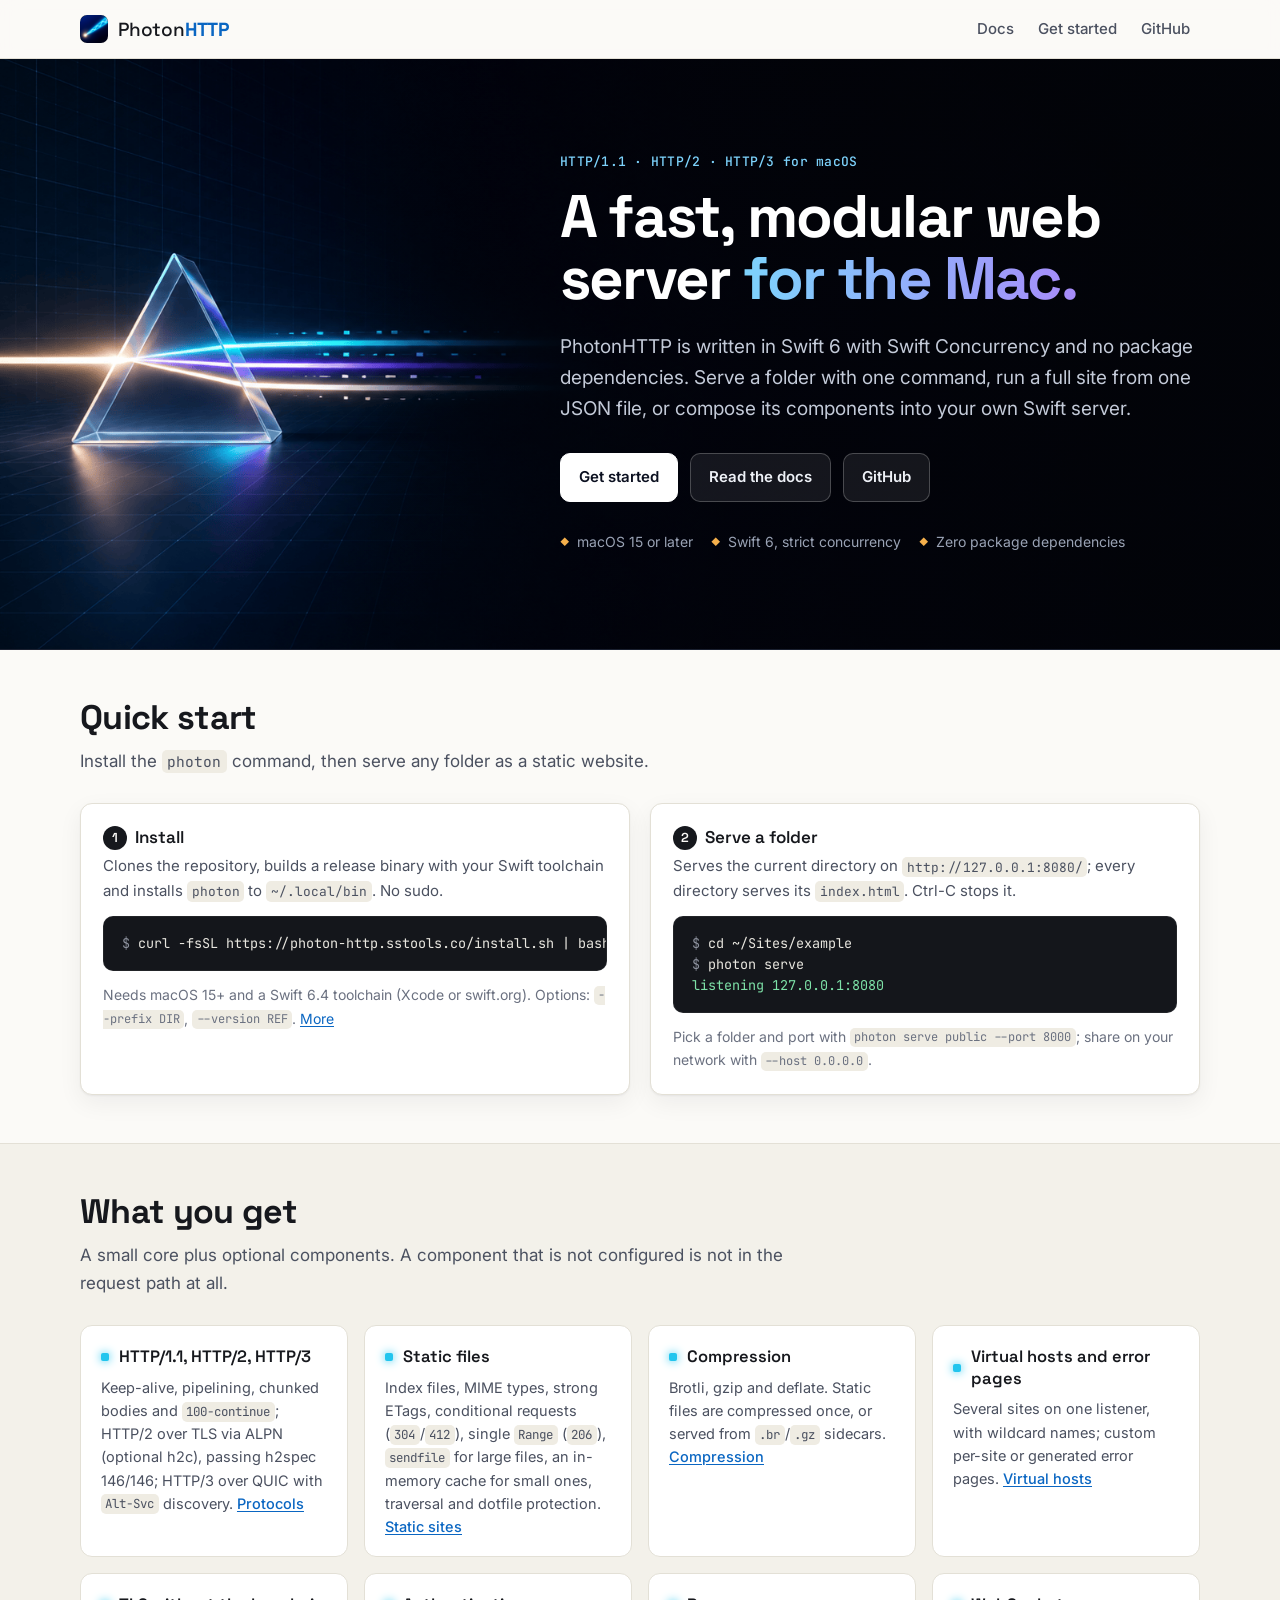
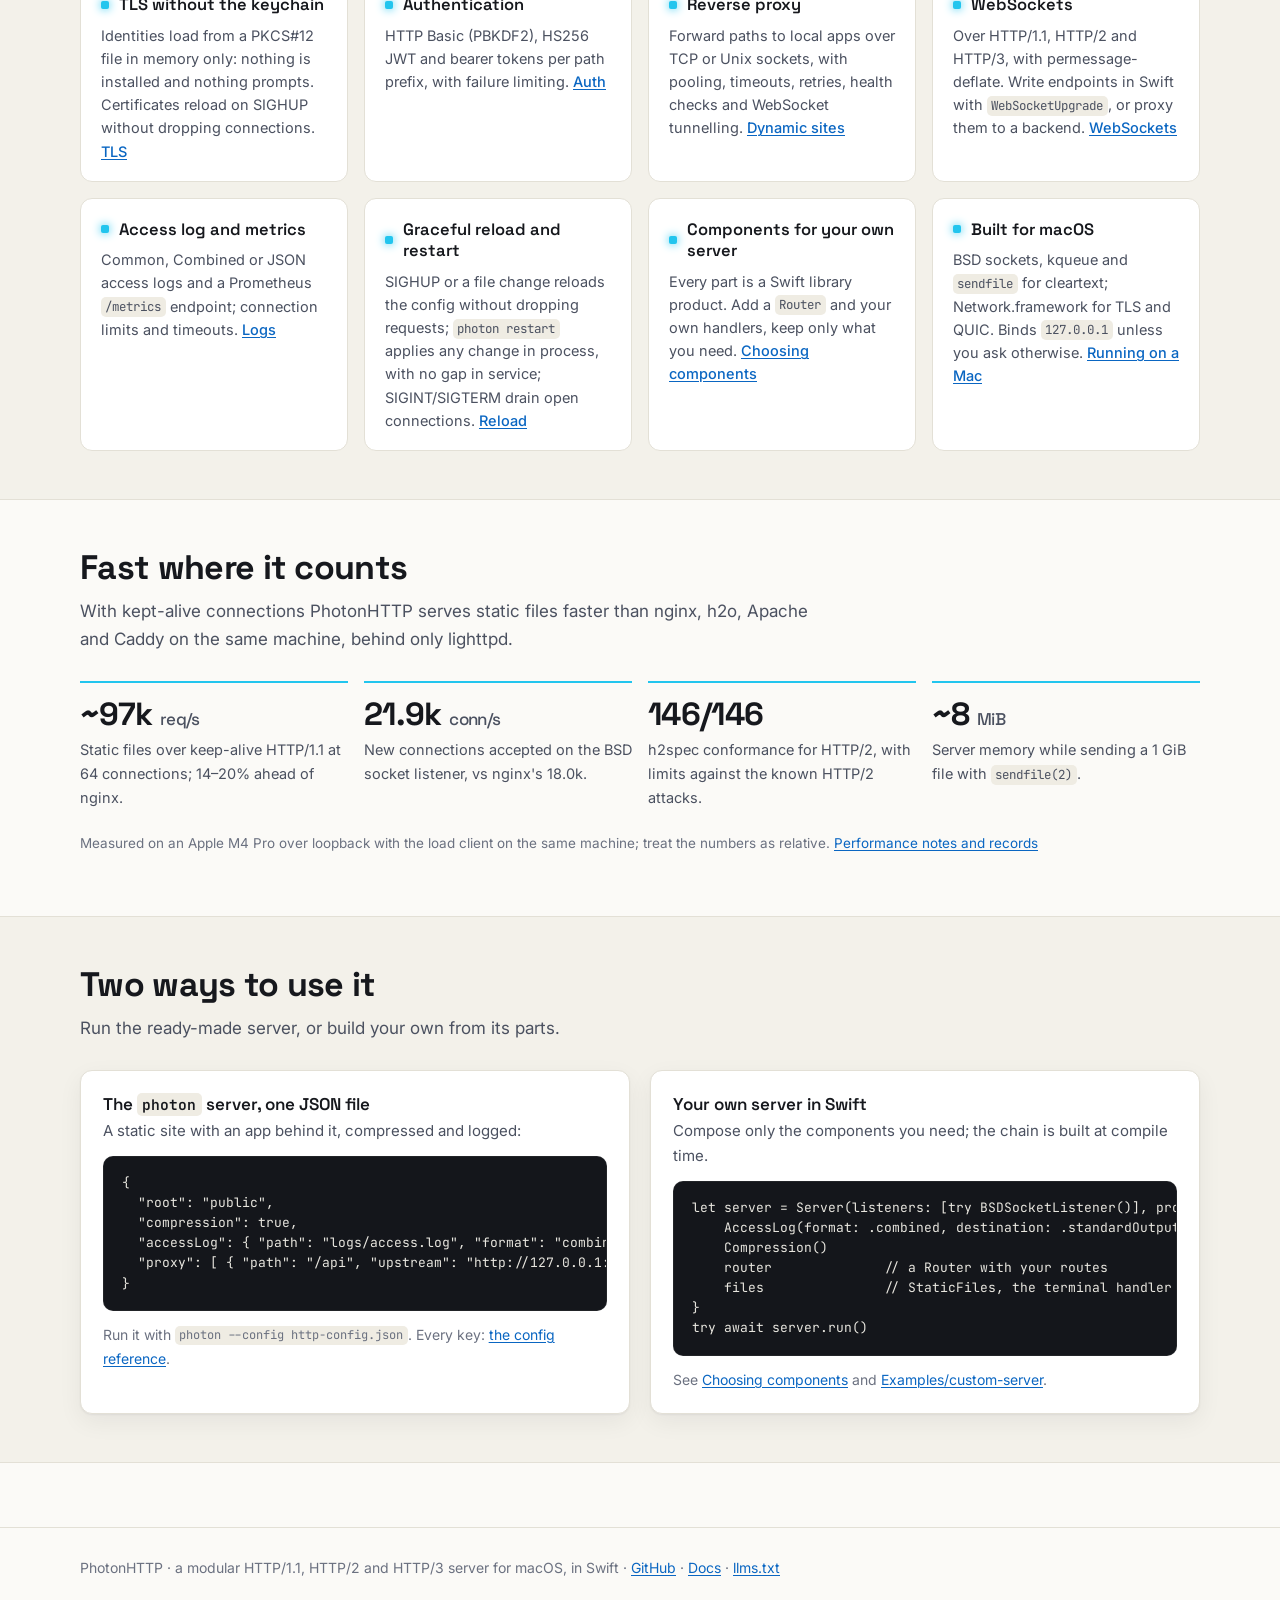
==== Website/index.html @ 5d08bf26 "Add the photon-http.sstools.co website Home page, docs generated from docs/guide by scripts/build-we" ====
<!doctype html>
<html lang="en">
<head>
<meta charset="utf-8">
<meta name="viewport" content="width=device-width, initial-scale=1">
<title>PhotonHTTP · a fast, modular web server for the Mac</title>
<meta name="description" content="PhotonHTTP is a fast, modular HTTP/1.1, HTTP/2 and HTTP/3 web server for macOS 15 and later, written in Swift 6 with no package dependencies.">
<link rel="canonical" href="https://photon-http.sstools.co/">
<meta property="og:type" content="website">
<meta property="og:site_name" content="PhotonHTTP">
<meta property="og:title" content="PhotonHTTP · a fast, modular web server for the Mac">
<meta property="og:description" content="HTTP/1.1, HTTP/2 and HTTP/3 for macOS 15+, written in Swift 6 with zero dependencies. Serve a folder with one command.">
<meta property="og:url" content="https://photon-http.sstools.co/">
<meta property="og:image" content="https://photon-http.sstools.co/images/og.png">
<meta property="og:image:width" content="1200">
<meta property="og:image:height" content="630">
<meta property="og:image:alt" content="PhotonHTTP">
<meta name="twitter:card" content="summary_large_image">
<meta name="twitter:title" content="PhotonHTTP · a fast, modular web server for the Mac">
<meta name="twitter:description" content="HTTP/1.1, HTTP/2 and HTTP/3 for macOS 15+, written in Swift 6 with zero dependencies. Serve a folder with one command.">
<meta name="twitter:image" content="https://photon-http.sstools.co/images/og.png">
<link rel="alternate" type="text/markdown" href="llms.txt" title="llms.txt">
<link rel="preload" as="image" href="images/hero.png">
<script type="application/ld+json">
{
  "@context": "https://schema.org",
  "@type": "SoftwareApplication",
  "name": "PhotonHTTP",
  "description": "A fast, modular HTTP/1.1, HTTP/2 and HTTP/3 web server for macOS 15 and later, written in Swift 6 with no package dependencies.",
  "url": "https://photon-http.sstools.co/",
  "codeRepository": "https://github.com/brennanMKE/PhotonHTTP",
  "sameAs": "https://github.com/brennanMKE/PhotonHTTP",
  "downloadUrl": "https://photon-http.sstools.co/install.sh",
  "installUrl": "https://photon-http.sstools.co/docs/getting-started.html",
  "image": "https://photon-http.sstools.co/images/og.png",
  "applicationCategory": "DeveloperApplication",
  "operatingSystem": "macOS 15+",
  "programmingLanguage": "Swift",
  "softwareRequirements": "Swift 6.4 toolchain",
  "offers": { "@type": "Offer", "price": "0", "priceCurrency": "USD" }
}
</script>
<link rel="icon" type="image/png" sizes="32x32" href="images/favicon-32.png">
<link rel="apple-touch-icon" href="images/apple-touch-icon.png">
<link rel="preconnect" href="https://fonts.googleapis.com">
<link rel="preconnect" href="https://fonts.gstatic.com" crossorigin>
<link rel="stylesheet" href="https://fonts.googleapis.com/css2?family=Inter:wght@400;500;600;700&family=JetBrains+Mono:wght@400;500&family=Space+Grotesk:wght@500;700&display=swap">
<link rel="stylesheet" href="assets/site.css">
<script src="assets/site.js" defer></script>
</head>
<body>
<header class="site-header">
  <div class="wrap header-inner">
    <a class="brand" href="./"><img src="images/logo.png" alt="" width="28" height="28" onerror="this.remove()"><span>Photon<b>HTTP</b></span></a>
    <nav class="top-nav" aria-label="Site">
      <a href="docs/">Docs</a>
      <a href="docs/getting-started.html">Get started</a>
      <a href="https://github.com/brennanMKE/PhotonHTTP" rel="noopener">GitHub</a>
    </nav>
  </div>
</header>

<main id="main">
  <div class="hero">
    <div class="wrap">
      <div class="hero-copy">
        <span class="eyebrow">HTTP/1.1 · HTTP/2 · HTTP/3 for macOS</span>
        <h1>A fast, modular web server <em>for the Mac.</em></h1>
        <p class="lede">PhotonHTTP is written in Swift 6 with Swift Concurrency and no package
        dependencies. Serve a folder with one command, run a full site from one JSON file, or
        compose its components into your own Swift server.</p>
        <div class="cta">
          <a class="btn primary" href="docs/getting-started.html">Get started</a>
          <a class="btn" href="docs/">Read the docs</a>
          <a class="btn" href="https://github.com/brennanMKE/PhotonHTTP" rel="noopener">GitHub</a>
        </div>
        <ul class="facts">
          <li>macOS 15 or later</li>
          <li>Swift 6, strict concurrency</li>
          <li>Zero package dependencies</li>
        </ul>
      </div>
    </div>
  </div>

  <section id="quick-start">
    <div class="wrap">
      <div class="section-head">
        <h2>Quick start</h2>
        <p>Install the <code>photon</code> command, then serve any folder as a static website.</p>
      </div>
      <div class="quickstart">
        <div class="step">
          <h3><span class="n">1</span>Install</h3>
          <p>Clones the repository, builds a release binary with your Swift toolchain and installs
          <code>photon</code> to <code>~/.local/bin</code>. No sudo.</p>
<pre><code><span class="prompt">$ </span>curl -fsSL https://photon-http.sstools.co/install.sh | bash</code></pre>
          <p class="note">Needs macOS 15+ and a Swift 6.4 toolchain (Xcode or swift.org).
          Options: <code>--prefix DIR</code>, <code>--version REF</code>.
          <a href="docs/getting-started.html#install">More</a></p>
        </div>
        <div class="step">
          <h3><span class="n">2</span>Serve a folder</h3>
          <p>Serves the current directory on <code>http://127.0.0.1:8080/</code>; every directory
          serves its <code>index.html</code>. Ctrl-C stops it.</p>
<pre><code><span class="prompt">$ </span>cd ~/Sites/example
<span class="prompt">$ </span>photon serve
<span class="out">listening 127.0.0.1:8080
</span></code></pre>
          <p class="note">Pick a folder and port with <code>photon serve public --port 8000</code>;
          share on your network with <code>--host 0.0.0.0</code>.</p>
        </div>
      </div>
    </div>
  </section>

  <section id="features" class="band">
    <div class="wrap">
      <div class="section-head">
        <h2>What you get</h2>
        <p>A small core plus optional components. A component that is not configured is not in
        the request path at all.</p>
      </div>
      <div class="features">
        <div class="feature">
          <h3>HTTP/1.1, HTTP/2, HTTP/3</h3>
          <p>Keep-alive, pipelining, chunked bodies and <code>100-continue</code>; HTTP/2 over TLS
          via ALPN (optional h2c), passing h2spec 146/146; HTTP/3 over QUIC with
          <code>Alt-Svc</code> discovery. <a href="docs/overview.html#protocols">Protocols</a></p>
        </div>
        <div class="feature">
          <h3>Static files</h3>
          <p>Index files, MIME types, strong ETags, conditional requests (<code>304</code>/<code>412</code>),
          single <code>Range</code> (<code>206</code>), <code>sendfile</code> for large files, an in-memory
          cache for small ones, traversal and dotfile protection. <a href="docs/static-sites.html">Static sites</a></p>
        </div>
        <div class="feature">
          <h3>Compression</h3>
          <p>Brotli, gzip and deflate. Static files are compressed once, or served from
          <code>.br</code>/<code>.gz</code> sidecars. <a href="docs/static-sites.html#compression">Compression</a></p>
        </div>
        <div class="feature">
          <h3>Virtual hosts and error pages</h3>
          <p>Several sites on one listener, with wildcard names; custom per-site or generated
          error pages. <a href="docs/static-sites.html#virtual-hosts">Virtual hosts</a></p>
        </div>
        <div class="feature">
          <h3>TLS without the keychain</h3>
          <p>Identities load from a PKCS#12 file in memory only: nothing is installed and nothing
          prompts. Certificates reload on SIGHUP without dropping connections. <a href="docs/tls.html">TLS</a></p>
        </div>
        <div class="feature">
          <h3>Authentication</h3>
          <p>HTTP Basic (PBKDF2), HS256 JWT and bearer tokens per path prefix, with failure
          limiting. <a href="docs/static-sites.html#authentication">Auth</a></p>
        </div>
        <div class="feature">
          <h3>Reverse proxy</h3>
          <p>Forward paths to local apps over TCP or Unix sockets, with pooling, timeouts,
          retries, health checks and WebSocket tunnelling. <a href="docs/dynamic-sites.html">Dynamic sites</a></p>
        </div>
        <div class="feature">
          <h3>WebSockets</h3>
          <p>Over HTTP/1.1, HTTP/2 and HTTP/3, with permessage-deflate. Write endpoints in Swift
          with <code>WebSocketUpgrade</code>, or proxy them to a backend. <a href="docs/websockets.html">WebSockets</a></p>
        </div>
        <div class="feature">
          <h3>Access log and metrics</h3>
          <p>Common, Combined or JSON access logs and a Prometheus <code>/metrics</code> endpoint;
          connection limits and timeouts. <a href="docs/running-on-a-mac.html#logs">Logs</a></p>
        </div>
        <div class="feature">
          <h3>Graceful reload and restart</h3>
          <p>SIGHUP or a file change reloads the config without dropping requests;
          <code>photon restart</code> applies any change in process, with no gap in service;
          SIGINT/SIGTERM drain open connections. <a href="docs/running-on-a-mac.html#shutdown-restart-and-reload">Reload</a></p>
        </div>
        <div class="feature">
          <h3>Components for your own server</h3>
          <p>Every part is a Swift library product. Add a <code>Router</code> and your own
          handlers, keep only what you need. <a href="docs/choosing-components.html">Choosing components</a></p>
        </div>
        <div class="feature">
          <h3>Built for macOS</h3>
          <p>BSD sockets, kqueue and <code>sendfile</code> for cleartext; Network.framework for TLS
          and QUIC. Binds <code>127.0.0.1</code> unless you ask otherwise. <a href="docs/running-on-a-mac.html">Running on a Mac</a></p>
        </div>
      </div>
    </div>
  </section>

  <section id="performance">
    <div class="wrap">
      <div class="section-head">
        <h2>Fast where it counts</h2>
        <p>With kept-alive connections PhotonHTTP serves static files faster than nginx, h2o,
        Apache and Caddy on the same machine, behind only lighttpd.</p>
      </div>
      <div class="stats">
        <div class="stat">
          <div class="num">~97k <small>req/s</small></div>
          <p>Static files over keep-alive HTTP/1.1 at 64 connections; 14–20% ahead of nginx.</p>
        </div>
        <div class="stat">
          <div class="num">21.9k <small>conn/s</small></div>
          <p>New connections accepted on the BSD socket listener, vs nginx's 18.0k.</p>
        </div>
        <div class="stat">
          <div class="num">146/146</div>
          <p>h2spec conformance for HTTP/2, with limits against the known HTTP/2 attacks.</p>
        </div>
        <div class="stat">
          <div class="num">~8 <small>MiB</small></div>
          <p>Server memory while sending a 1 GiB file with <code>sendfile(2)</code>.</p>
        </div>
      </div>
      <p class="fine">Measured on an Apple M4 Pro over loopback with the load client on the same
      machine; treat the numbers as relative. <a href="docs/performance.html">Performance notes and records</a></p>
    </div>
  </section>

  <section id="two-ways" class="band">
    <div class="wrap">
      <div class="section-head">
        <h2>Two ways to use it</h2>
        <p>Run the ready-made server, or build your own from its parts.</p>
      </div>
      <div class="two-ways">
        <div class="step">
          <h3>The <code>photon</code> server, one JSON file</h3>
          <p>A static site with an app behind it, compressed and logged:</p>
<pre><code>{
  "root": "public",
  "compression": true,
  "accessLog": { "path": "logs/access.log", "format": "combined" },
  "proxy": [ { "path": "/api", "upstream": "http://127.0.0.1:9000" } ]
}</code></pre>
          <p class="note">Run it with <code>photon --config http-config.json</code>. Every key:
          <a href="docs/running-on-a-mac.html#http-configjson-reference">the config reference</a>.</p>
        </div>
        <div class="step">
          <h3>Your own server in Swift</h3>
          <p>Compose only the components you need; the chain is built at compile time.</p>
<pre><code>let server = Server(listeners: [try BSDSocketListener()], protocols: [HTTP1()]) {
    AccessLog(format: .combined, destination: .standardOutput)
    Compression()
    router              // a Router with your routes
    files               // StaticFiles, the terminal handler
}
try await server.run()</code></pre>
          <p class="note">See <a href="docs/choosing-components.html">Choosing components</a> and
          <a href="https://github.com/brennanMKE/PhotonHTTP/blob/main/Examples/custom-server/README.md" rel="noopener">Examples/custom-server</a>.</p>
        </div>
      </div>
    </div>
  </section>
</main>

<footer class="site-footer">
  <div class="wrap">
    <p>PhotonHTTP · a modular HTTP/1.1, HTTP/2 and HTTP/3 server for macOS, in Swift ·
    <a href="https://github.com/brennanMKE/PhotonHTTP" rel="noopener">GitHub</a> · <a href="docs/">Docs</a> ·
    <a href="llms.txt">llms.txt</a></p>
  </div>
</footer>
</body>
</html>
---- Website/assets/site.css ----
/* PhotonHTTP website. Light and dark via prefers-color-scheme; no frameworks. */

:root {
  --bg: #fbfaf7;
  --bg-soft: #f3f1ea;
  --surface: #ffffff;
  --ink: #16181d;
  --ink-soft: #4b5160;
  --ink-faint: #6b7180;
  --line: #e3e0d6;
  --accent: #0a66c2;          /* links and highlights: the beam's blue */
  --accent-strong: #084e94;
  --accent-glow: #22c5ee;     /* cyan glow, as in the logo */
  --warm: #f5b04c;            /* the photon's source */
  --code-bg: #14161b;
  --code-ink: #e8e6df;
  --code-dim: #8b909c;
  --inline-code-bg: #efece3;
  --header-bg: rgba(251, 250, 247, 0.86);
  --shadow: 0 1px 2px rgba(20, 20, 30, 0.05), 0 8px 24px rgba(20, 20, 30, 0.06);
  --radius: 12px;
  --font-body: "Inter", -apple-system, BlinkMacSystemFont, "Segoe UI", sans-serif;
  --font-display: "Space Grotesk", "Inter", -apple-system, sans-serif;
  --font-mono: "JetBrains Mono", ui-monospace, "SF Mono", Menlo, monospace;
  color-scheme: light dark;
}

@media (prefers-color-scheme: dark) {
  :root {
    --bg: #0e1014;
    --bg-soft: #14171d;
    --surface: #171a21;
    --ink: #ecebe6;
    --ink-soft: #b4b8c2;
    --ink-faint: #8a909c;
    --line: #272b34;
    --accent: #6cc9ff;
    --accent-strong: #a8defd;
    --accent-glow: #22c5ee;
    --code-bg: #0a0b0e;
    --code-ink: #e8e6df;
    --code-dim: #7d8290;
    --inline-code-bg: #20242c;
    --header-bg: rgba(14, 16, 20, 0.86);
    --shadow: 0 1px 2px rgba(0, 0, 0, 0.3), 0 8px 24px rgba(0, 0, 0, 0.25);
  }
}

*, *::before, *::after { box-sizing: border-box; }

html { -webkit-text-size-adjust: 100%; scroll-padding-top: 72px; }

body {
  margin: 0;
  background: var(--bg);
  color: var(--ink);
  font: 400 16px/1.65 var(--font-body);
  overflow-wrap: break-word;
}

a { color: var(--accent); text-decoration-thickness: 1px; text-underline-offset: 2px; }
a:hover { color: var(--accent-strong); }

img { max-width: 100%; height: auto; }

.wrap { max-width: 1160px; margin: 0 auto; padding: 0 20px; }

/* ---------------------------------------------------------------- header / footer */

.site-header {
  position: sticky; top: 0; z-index: 10;
  background: var(--header-bg);
  backdrop-filter: saturate(1.4) blur(10px);
  -webkit-backdrop-filter: saturate(1.4) blur(10px);
  border-bottom: 1px solid var(--line);
}
.header-inner { display: flex; align-items: center; justify-content: space-between; height: 58px; gap: 16px; }
.brand { display: inline-flex; align-items: center; gap: 10px; color: var(--ink); text-decoration: none;
  font: 500 19px/1 var(--font-display); letter-spacing: -0.01em; white-space: nowrap; }
.brand img { width: 28px; height: 28px; border-radius: 7px; }
.brand b { font-weight: 700; color: var(--accent); }
.brand:hover { color: var(--ink); }
.top-nav { display: flex; gap: 4px; }
.top-nav a { color: var(--ink-soft); text-decoration: none; font-weight: 500; font-size: 15px;
  padding: 6px 10px; border-radius: 8px; }
.top-nav a:hover { color: var(--ink); background: var(--bg-soft); }
.top-nav a[aria-current="page"] { color: var(--ink); }

.site-footer { border-top: 1px solid var(--line); margin-top: 64px; padding: 28px 0 40px;
  color: var(--ink-faint); font-size: 14px; }
.site-footer p { margin: 0; }

/* ---------------------------------------------------------------- code */

code, pre, kbd { font-family: var(--font-mono); font-size: 0.88em; }
:not(pre) > code {
  background: var(--inline-code-bg);
  padding: 0.12em 0.36em;
  border-radius: 5px;
  font-size: 0.86em;
}
pre {
  position: relative;
  background: var(--code-bg);
  color: var(--code-ink);
  padding: 16px 18px;
  border-radius: 10px;
  overflow-x: auto;
  line-height: 1.55;
  font-size: 13.5px;
  border: 1px solid rgba(255, 255, 255, 0.06);
  tab-size: 4;
}
pre code { font-size: inherit; background: none; padding: 0; color: inherit; }
pre .prompt { color: var(--code-dim); user-select: none; -webkit-user-select: none; }
pre .comment { color: var(--code-dim); }
pre .out { color: #7ee2a8; }

.copy-btn {
  position: absolute; top: 8px; right: 8px;
  font: 500 12px/1 var(--font-body);
  color: var(--code-dim);
  background: rgba(255, 255, 255, 0.06);
  border: 1px solid rgba(255, 255, 255, 0.1);
  border-radius: 6px;
  padding: 6px 8px;
  cursor: pointer;
  opacity: 0;
  transition: opacity 0.15s;
}
pre:hover .copy-btn, .copy-btn:focus-visible, .copy-btn.done { opacity: 1; }
.copy-btn:hover { color: var(--code-ink); }
@media (hover: none) { .copy-btn { opacity: 1; } }

/* ---------------------------------------------------------------- buttons */

.btn {
  display: inline-flex; align-items: center; gap: 8px;
  padding: 11px 18px; border-radius: 10px;
  font-weight: 600; font-size: 15px; text-decoration: none;
  border: 1px solid var(--line); color: var(--ink); background: var(--surface);
}
.btn:hover { color: var(--ink); border-color: var(--ink-faint); }
.btn.primary { background: var(--ink); color: var(--bg); border-color: var(--ink); }
.btn.primary:hover { color: var(--bg); opacity: 0.9; }

/* ---------------------------------------------------------------- home */

.hero {
  position: relative;
  color: #eef1f7;
  background: #03050b url("../images/hero.png") left center / cover no-repeat;
  border-bottom: 1px solid #1a2030;
  padding: 88px 0 96px;
}
.hero::after {   /* keeps the text readable wherever the image is cropped */
  content: ""; position: absolute; inset: 0; pointer-events: none;
  background: linear-gradient(90deg, rgba(3, 5, 11, 0) 25%, rgba(3, 5, 11, 0.55) 55%, rgba(3, 5, 11, 0.7));
}
.hero-copy { position: relative; z-index: 1; margin-left: auto; max-width: 640px; }
.eyebrow { display: inline-block; font: 500 13px/1 var(--font-mono); color: #7dd3fc;
  letter-spacing: 0.02em; margin-bottom: 18px; }
.hero h1 {
  font: 700 clamp(36px, 6vw, 60px)/1.04 var(--font-display);
  letter-spacing: -0.03em; margin: 0 0 20px; color: #fff;
}
.hero h1 em { font-style: normal; background: linear-gradient(90deg, #7dd3fc, #a78bfa);
  -webkit-background-clip: text; background-clip: text; color: transparent; }
.lede { font-size: 19px; color: #c3cad8; margin: 0 0 28px; max-width: 34em; }
.hero .lede code { background: rgba(255, 255, 255, 0.1); color: #eef1f7; }
.cta { display: flex; flex-wrap: wrap; gap: 12px; }
.hero .btn { background: rgba(255, 255, 255, 0.08); color: #eef1f7; border-color: rgba(255, 255, 255, 0.22); }
.hero .btn:hover { background: rgba(255, 255, 255, 0.14); color: #fff; border-color: rgba(255, 255, 255, 0.4); }
.hero .btn.primary { background: #fff; color: #0b1020; border-color: #fff; }
.hero .btn.primary:hover { background: #e6f6ff; color: #0b1020; }
.facts { display: flex; flex-wrap: wrap; gap: 8px 18px; margin: 28px 0 0; padding: 0; list-style: none;
  font-size: 14px; color: #9aa3b5; }
.facts li::before { content: "◆"; color: var(--warm, #f5b04c); font-size: 9px; margin-right: 8px; vertical-align: 2px; }

section { padding: 48px 0; }
.section-head { max-width: 46em; margin-bottom: 28px; }
.section-head h2 { font: 700 clamp(26px, 3.6vw, 34px)/1.15 var(--font-display); letter-spacing: -0.02em; margin: 0 0 10px; }
.section-head p { color: var(--ink-soft); margin: 0; font-size: 17px; }

.quickstart { display: grid; grid-template-columns: 1fr 1fr; gap: 20px; }
.step { background: var(--surface); border: 1px solid var(--line); border-radius: var(--radius);
  padding: 22px; box-shadow: var(--shadow); min-width: 0; }
.step h3 { margin: 0 0 4px; font: 600 17px/1.3 var(--font-display); }
.step h3 .n { display: inline-grid; place-items: center; width: 24px; height: 24px; border-radius: 50%;
  background: var(--ink); color: var(--bg); font-size: 13px; margin-right: 8px; vertical-align: 1px; }
.step p { margin: 0 0 12px; color: var(--ink-soft); font-size: 15px; }
.step pre { margin: 0 0 12px; }
.step .note { font-size: 14px; color: var(--ink-faint); margin: 0; }

.features { display: grid; grid-template-columns: repeat(auto-fill, minmax(260px, 1fr)); gap: 16px; }
.feature { background: var(--surface); border: 1px solid var(--line); border-radius: var(--radius); padding: 20px 20px 18px; }
.feature h3 { margin: 0 0 8px; font: 600 16.5px/1.3 var(--font-display); display: flex; gap: 10px; align-items: center; }
.feature h3::before { content: ""; width: 8px; height: 8px; border-radius: 2px; background: var(--accent-glow);
  box-shadow: 0 0 10px var(--accent-glow); flex: none; }
.feature p { margin: 0; font-size: 14.5px; color: var(--ink-soft); line-height: 1.6; }
.feature a { font-weight: 500; }

.stats { display: grid; grid-template-columns: repeat(4, 1fr); gap: 16px; }
.stat { border-top: 2px solid var(--accent-glow); padding-top: 14px; }
.stat .num { font: 700 32px/1.1 var(--font-display); letter-spacing: -0.02em; }
.stat .num small { font-size: 17px; font-weight: 500; color: var(--ink-soft); }
.stat p { margin: 6px 0 0; font-size: 14.5px; color: var(--ink-soft); }
.fine { font-size: 13.5px; color: var(--ink-faint); margin-top: 22px; }

.two-ways { display: grid; grid-template-columns: 1fr 1fr; gap: 20px; }
.two-ways .step pre { font-size: 13px; }

.band { background: var(--bg-soft); border-top: 1px solid var(--line); border-bottom: 1px solid var(--line); }

/* ---------------------------------------------------------------- docs layout */

.docs-layout { display: grid; grid-template-columns: 230px minmax(0, 1fr); gap: 48px; padding-top: 32px; }
.docs-nav { position: sticky; top: 82px; align-self: start; max-height: calc(100vh - 100px); overflow-y: auto; }
.docs-nav summary { font: 600 12px/1 var(--font-body); text-transform: uppercase; letter-spacing: 0.08em;
  color: var(--ink-faint); margin-bottom: 10px; list-style: none; cursor: default; }
.docs-nav summary::-webkit-details-marker { display: none; }
.docs-nav ul { list-style: none; margin: 0; padding: 0; }
.docs-nav a { display: block; padding: 6px 10px; border-radius: 7px; color: var(--ink-soft);
  text-decoration: none; font-size: 14.5px; line-height: 1.35; }
.docs-nav a:hover { background: var(--bg-soft); color: var(--ink); }
.docs-nav a[aria-current="page"] { background: var(--bg-soft); color: var(--ink); font-weight: 600;
  box-shadow: inset 2px 0 0 var(--accent-glow); }

/* ---------------------------------------------------------------- prose (docs content) */

.prose { max-width: 820px; min-width: 0; }
.prose h1 { font: 700 clamp(30px, 4.4vw, 40px)/1.12 var(--font-display); letter-spacing: -0.02em; margin: 8px 0 18px; }
.prose h2 { font: 700 26px/1.2 var(--font-display); letter-spacing: -0.015em; margin: 48px 0 14px;
  padding-top: 18px; border-top: 1px solid var(--line); }
.prose h3 { font: 600 20px/1.3 var(--font-display); margin: 32px 0 10px; }
.prose h4, .prose h5, .prose h6 { font: 600 16px/1.4 var(--font-body); margin: 24px 0 8px; }
.prose h2, .prose h3, .prose h4 { position: relative; }
.prose .anchor { position: absolute; left: -0.9em; width: 0.9em; color: var(--ink-faint); text-decoration: none;
  opacity: 0; font-weight: 400; }
.prose h2:hover .anchor, .prose h3:hover .anchor, .prose h4:hover .anchor, .prose .anchor:focus { opacity: 1; }
.prose p, .prose ul, .prose ol, .prose pre, .prose blockquote, .prose .table-wrap { margin: 0 0 16px; }
.prose ul, .prose ol { padding-left: 1.4em; }
.prose li { margin: 4px 0; }
.prose li > p { margin: 0 0 8px; }
.prose li > pre { margin: 10px 0 12px; }
.prose li::marker { color: var(--ink-faint); }
.prose blockquote { border-left: 3px solid var(--accent-glow); background: var(--bg-soft);
  padding: 12px 16px; border-radius: 0 8px 8px 0; color: var(--ink-soft); }
.prose blockquote p:last-child { margin-bottom: 0; }
.prose hr { border: 0; border-top: 1px solid var(--line); margin: 32px 0; }
.lead { font-size: 18px; color: var(--ink-soft); }

.table-wrap { overflow-x: auto; border: 1px solid var(--line); border-radius: 10px; }
table { border-collapse: collapse; width: 100%; font-size: 14.5px; line-height: 1.5; }
th, td { text-align: left; vertical-align: top; padding: 9px 12px; border-bottom: 1px solid var(--line); }
th { background: var(--bg-soft); font-weight: 600; white-space: nowrap; }
tr:last-child td { border-bottom: 0; }
td code { white-space: nowrap; }
td:last-child code { white-space: normal; }

.toc { background: var(--bg-soft); border: 1px solid var(--line); border-radius: 10px; padding: 10px 16px;
  margin: 0 0 24px; font-size: 14.5px; }
.toc summary { cursor: pointer; font-weight: 600; color: var(--ink-soft); }
.toc ul { margin: 10px 0 4px; padding-left: 1.2em; columns: 2; column-gap: 28px; }
.toc li { margin: 3px 0; break-inside: avoid; }

.edit-link { margin-top: 48px; font-size: 14px; }

.cards { display: grid; grid-template-columns: repeat(auto-fill, minmax(240px, 1fr)); gap: 14px; margin: 0 0 24px; }
.card { display: block; background: var(--surface); border: 1px solid var(--line); border-radius: var(--radius);
  padding: 16px 18px; text-decoration: none; color: var(--ink); }
.card:hover { border-color: var(--accent-glow); color: var(--ink); }
.card strong { display: block; font-family: var(--font-display); font-size: 16.5px; margin-bottom: 4px; }
.card span { color: var(--ink-soft); font-size: 14px; line-height: 1.5; display: block; }
.card.featured { border-color: var(--accent-glow); box-shadow: var(--shadow); }

/* ---------------------------------------------------------------- narrow screens */

@media (max-width: 900px) {
  .hero { padding: 56px 0 64px; background-position: 12% center; }
  .hero::after { background: linear-gradient(180deg, rgba(3, 5, 11, 0.35), rgba(3, 5, 11, 0.8)); }
  .hero-copy { margin-left: 0; }
  .quickstart, .two-ways { grid-template-columns: 1fr; }
  .stats { grid-template-columns: 1fr 1fr; }
  .docs-layout { grid-template-columns: 1fr; gap: 8px; padding-top: 16px; }
  .docs-nav { position: static; max-height: none; border: 1px solid var(--line); border-radius: 10px;
    padding: 10px 12px; background: var(--bg-soft); }
  .docs-nav summary { cursor: pointer; margin: 0; list-style: revert; }
  .docs-nav details[open] summary { margin-bottom: 8px; }
  .prose .anchor { display: none; }
}

@media (max-width: 560px) {
  body { font-size: 15.5px; }
  .wrap { padding: 0 16px; }
  .top-nav a { padding: 6px 7px; font-size: 14px; }
  .brand { font-size: 17px; }
  .brand img { width: 24px; height: 24px; }
  .lede { font-size: 17px; }
  .stats { grid-template-columns: 1fr; }
  .toc ul { columns: 1; }
  pre { font-size: 12.5px; padding: 14px; border-radius: 8px; }
  .step { padding: 18px; }
}
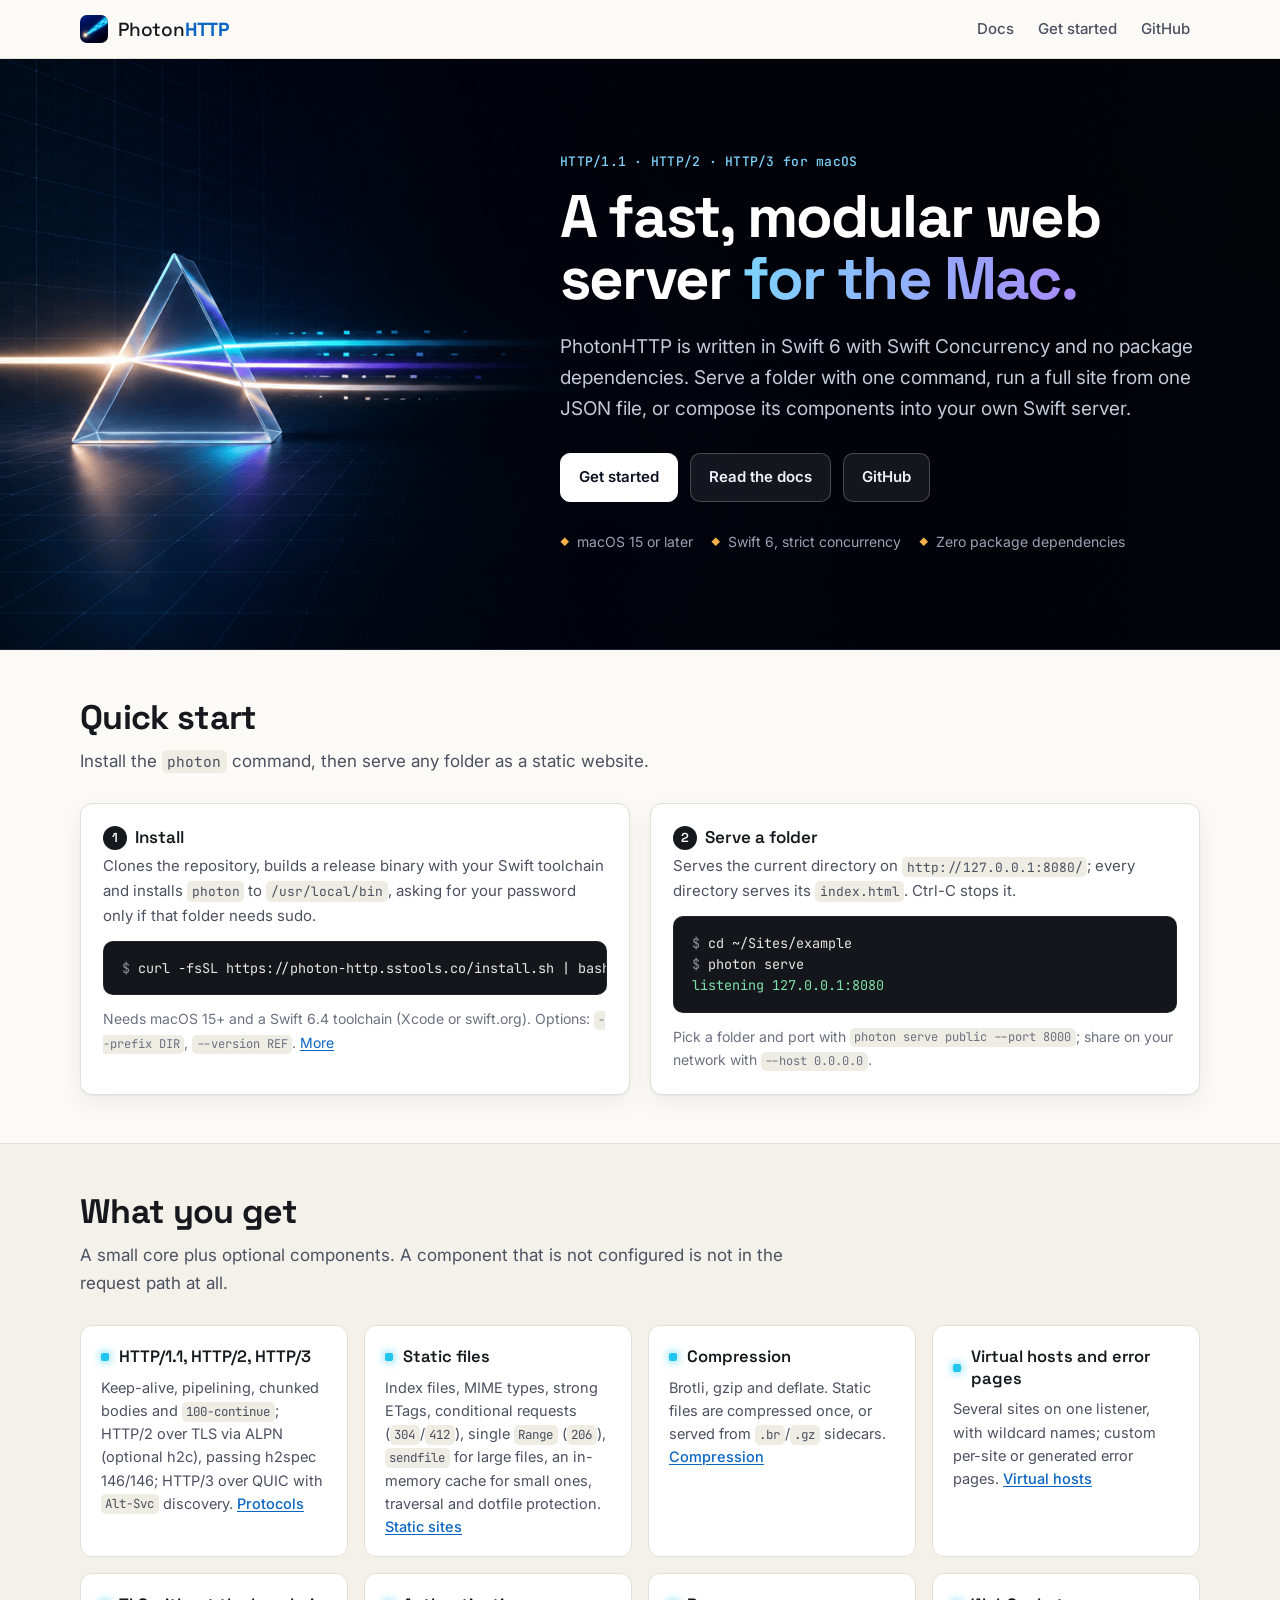
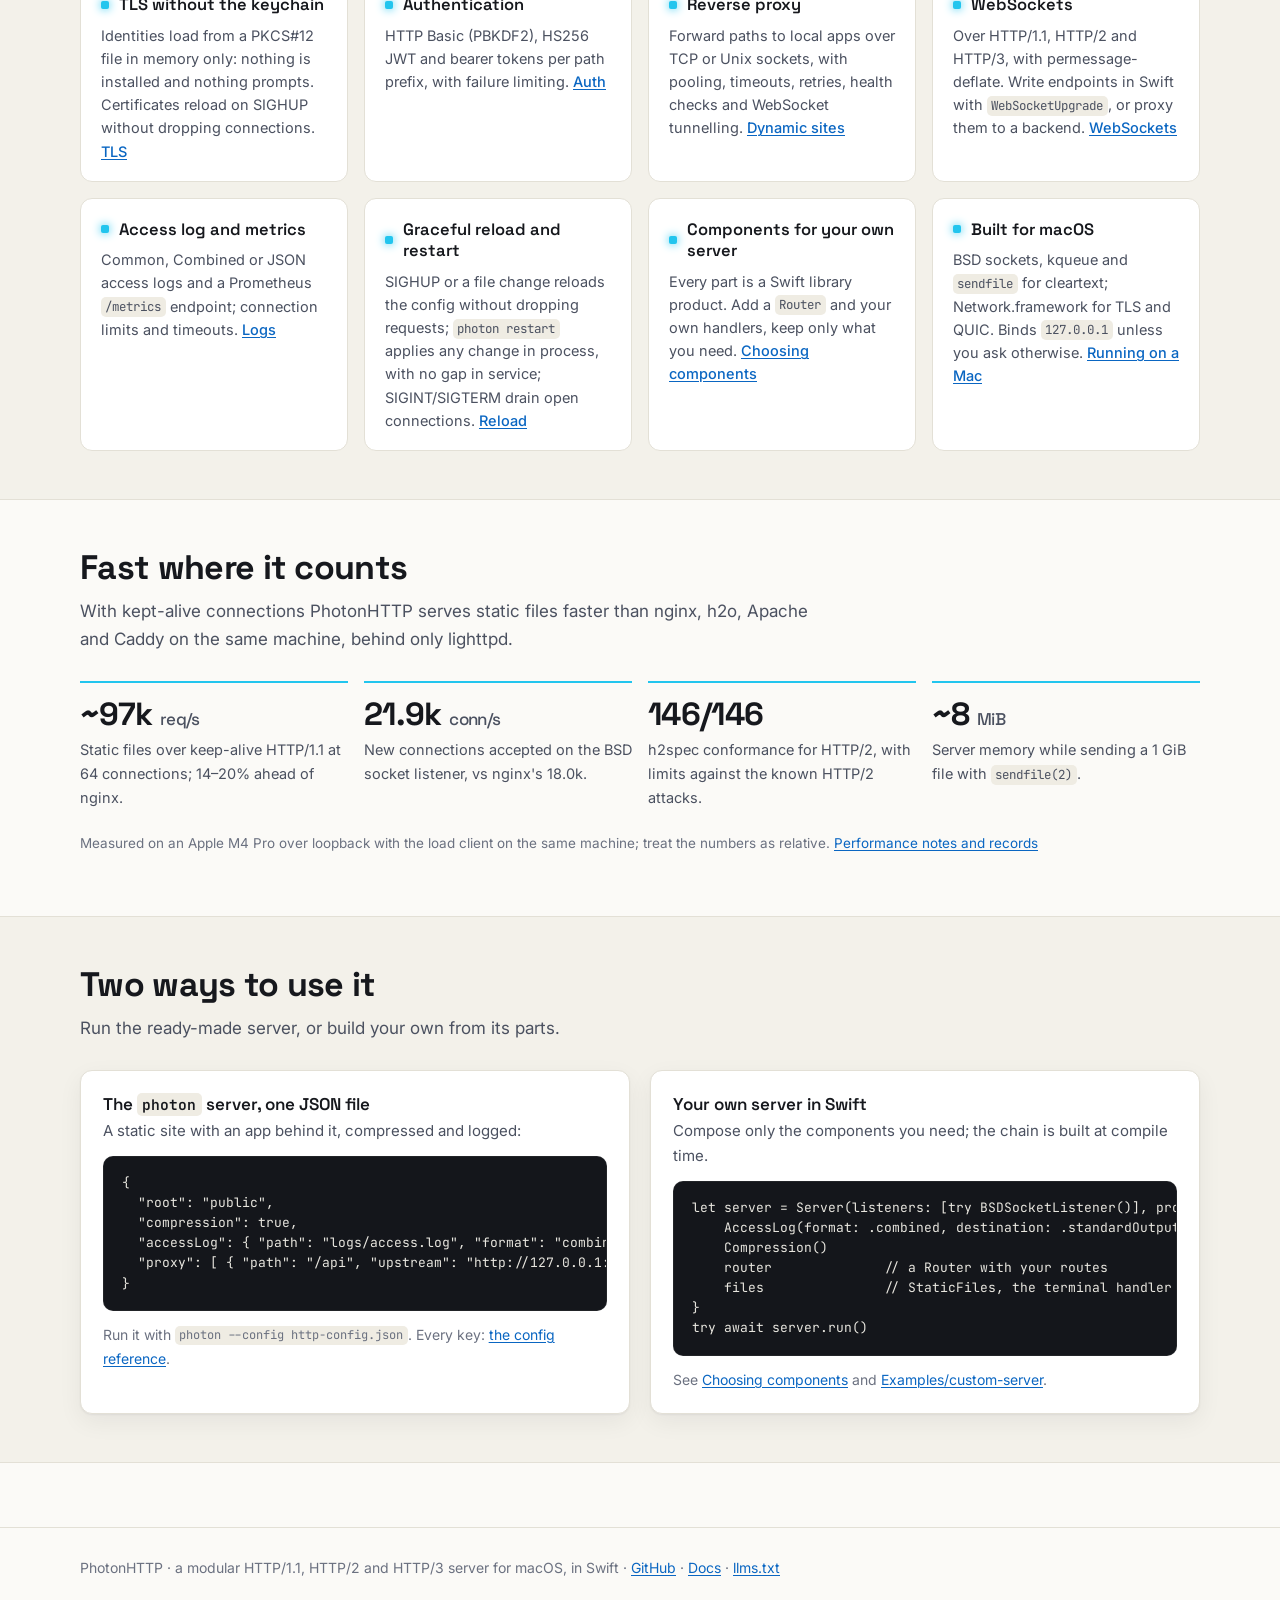
==== commit e6dda5ae: "Install photon to /usr/local/bin, with sudo only for the copy /usr/local/bin is on the default macOS" ====
--- a/Website/index.html
+++ b/Website/index.html
@@ -93,7 +93,7 @@
         <div class="step">
           <h3><span class="n">1</span>Install</h3>
           <p>Clones the repository, builds a release binary with your Swift toolchain and installs
-          <code>photon</code> to <code>~/.local/bin</code>. No sudo.</p>
+          <code>photon</code> to <code>/usr/local/bin</code>, asking for your password only if that folder needs sudo.</p>
 <pre><code><span class="prompt">$ </span>curl -fsSL https://photon-http.sstools.co/install.sh | bash</code></pre>
           <p class="note">Needs macOS 15+ and a Swift 6.4 toolchain (Xcode or swift.org).
           Options: <code>--prefix DIR</code>, <code>--version REF</code>.
